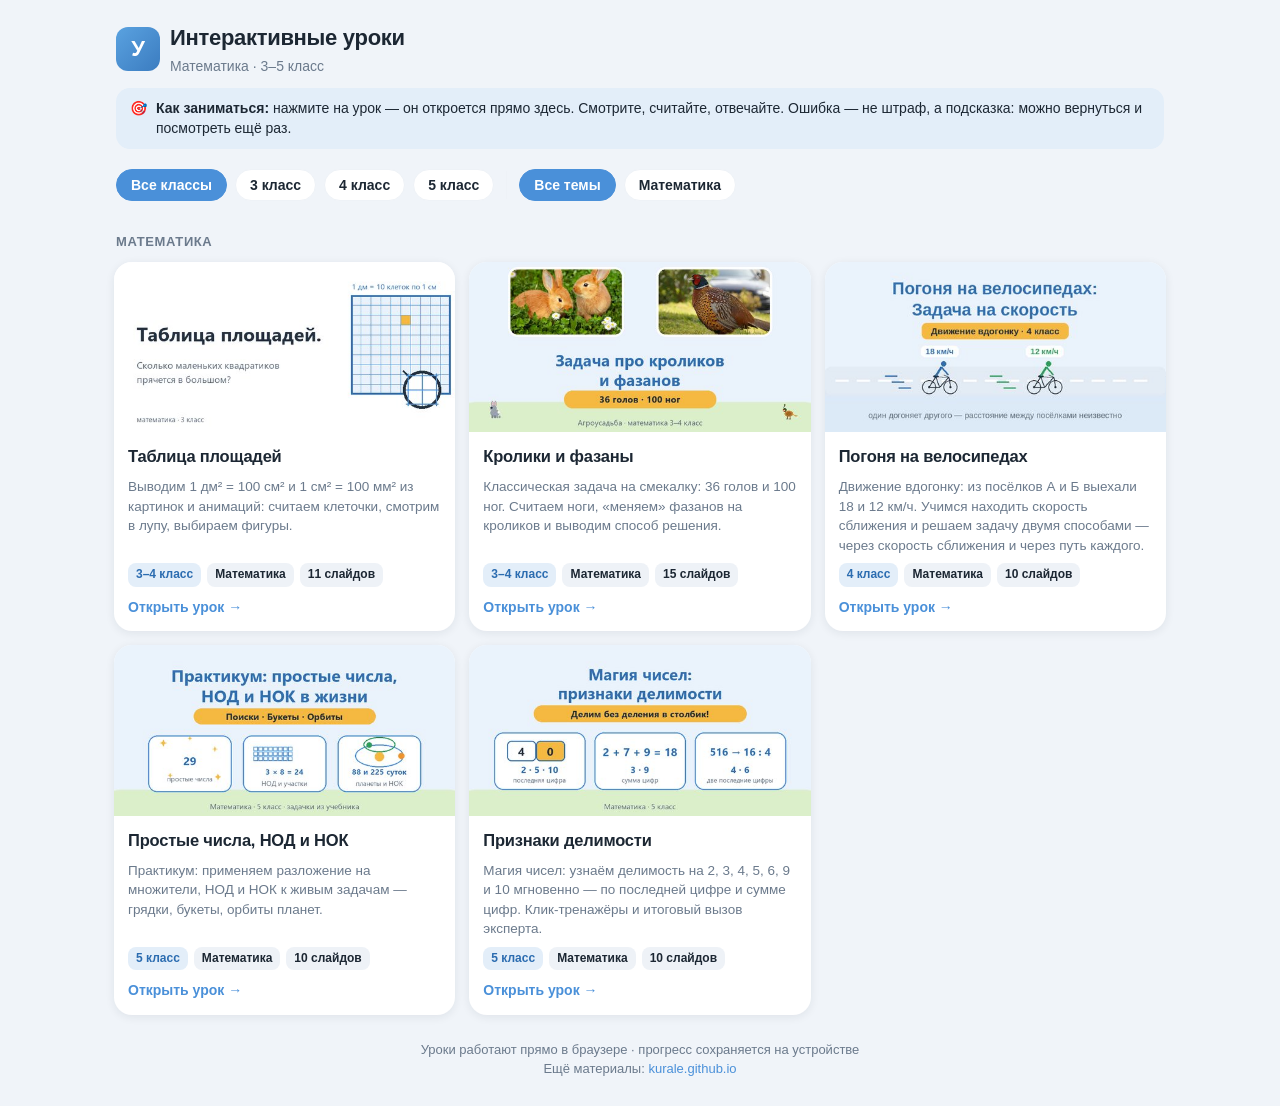
==== index.html @ d21c0909 "Урок 4: Магия чисел — признаки делимости (2, 3, 4, 5, 6, 9, 10), случайный порядок верных ответов" ====
<!DOCTYPE html>
<html lang="ru">
<head>
<meta charset="UTF-8">
<meta name="viewport" content="width=device-width, initial-scale=1, viewport-fit=cover">
<title>Интерактивные уроки — Математика 3–5 класс</title>
<meta name="description" content="Интерактивные уроки-курсы по математике для 3–5 класса: анимации, задания с подсказками, озвучка. Открываются прямо в Telegram.">
<meta property="og:title" content="Интерактивные уроки — Математика 3–5 класс">
<meta property="og:description" content="Интерактивные уроки-курсы: смотрите анимацию, решайте задания, получайте подсказки. Запуск прямо в Telegram.">
<meta property="og:image" content="https://kurale.github.io/interactive-lessons/previews/og-cover.png">
<meta property="og:image:width" content="1200">
<meta property="og:image:height" content="630">
<link rel="icon" href="data:image/svg+xml,<svg xmlns='http://www.w3.org/2000/svg' viewBox='0 0 64 64'><rect width='64' height='64' rx='14' fill='%234a90d9'/><text x='32' y='44' font-size='34' text-anchor='middle' fill='white' font-family='Arial' font-weight='bold'>У</text></svg>">
<style>
  :root{
    --bg:#f0f4f9; --card:#ffffff; --text:#1c2733; --hint:#6b7a8c;
    --accent:#4a90d9; --accent-soft:#e3eef9; --chip:#eef2f7;
    --shadow:0 2px 10px rgba(28,39,51,.08);
  }
  *{box-sizing:border-box;margin:0;padding:0}
  html{-webkit-text-size-adjust:100%}
  body{
    background:var(--bg); color:var(--text);
    font-family:-apple-system,BlinkMacSystemFont,'Segoe UI',Roboto,Helvetica,Arial,sans-serif;
    font-size:16px; line-height:1.45;
    padding:max(12px, env(safe-area-inset-top)) 14px calc(28px + env(safe-area-inset-bottom));
    max-width:1080px; margin:0 auto;
  }
  header{padding:10px 2px 14px}
  .logo{display:flex;align-items:center;gap:10px}
  .logo-mark{
    width:44px;height:44px;border-radius:12px;flex:none;
    background:linear-gradient(135deg,#5aa2e0,#3b7cc0);
    display:flex;align-items:center;justify-content:center;
    color:#fff;font-weight:800;font-size:22px;
  }
  h1{font-size:22px;font-weight:800;letter-spacing:-.3px}
  .sub{color:var(--hint);font-size:14px;margin-top:2px}
  .hero-note{
    margin-top:12px;background:var(--accent-soft);border-radius:14px;
    padding:10px 14px;font-size:14px;color:var(--text);
    display:flex;gap:9px;align-items:flex-start;
  }
  .hero-note b{font-weight:700}
  .filters{display:flex;flex-wrap:wrap;gap:8px;padding:6px 2px 18px}
  .chip{
    border:1.5px solid var(--chip);background:var(--card);color:var(--text);
    border-radius:999px;padding:7px 14px;font-size:14px;font-weight:600;cursor:pointer;
    -webkit-tap-highlight-color:transparent;
  }
  .chip[aria-pressed="true"]{background:var(--accent);border-color:var(--accent);color:#fff}
  .sep{width:1px;background:var(--chip);margin:2px 4px}
  .divider-label{font-size:13px;font-weight:700;color:var(--hint);text-transform:uppercase;letter-spacing:.6px;padding:14px 2px 10px}
  .grid{display:grid;grid-template-columns:repeat(auto-fill,minmax(260px,1fr));gap:14px}
  .card{
    background:var(--card);border-radius:18px;overflow:hidden;box-shadow:var(--shadow);
    display:flex;flex-direction:column;cursor:pointer;
    transition:transform .15s ease, box-shadow .15s ease;
    -webkit-tap-highlight-color:transparent;
  }
  .card:active{transform:scale(.98)}
  @media(hover:hover){.card:hover{transform:translateY(-2px);box-shadow:0 6px 18px rgba(28,39,51,.13)}}
  .card img{width:100%;aspect-ratio:2/1;object-fit:cover;display:block;background:var(--accent-soft)}
  .card-body{padding:13px 14px 14px;display:flex;flex-direction:column;gap:8px;flex:1}
  .card-title{font-size:16.5px;font-weight:700;letter-spacing:-.2px}
  .card-desc{font-size:13.5px;color:var(--hint);flex:1}
  .card-meta{display:flex;flex-wrap:wrap;gap:6px}
  .tag{font-size:12px;font-weight:600;background:var(--chip);color:var(--text);border-radius:8px;padding:3px 8px}
  .tag.grade{background:var(--accent-soft);color:#2b6cb0}
  .card-open{
    margin-top:2px;align-self:flex-start;
    font-size:14px;font-weight:700;color:var(--accent);
    display:inline-flex;align-items:center;gap:5px;
  }
  footer{margin-top:26px;text-align:center;color:var(--hint);font-size:13px;padding:0 10px}
  .empty{padding:30px 10px;text-align:center;color:var(--hint);display:none}
  noscript ul{padding:0 2px;list-style:none;display:grid;gap:8px}
  noscript a{color:var(--accent);font-weight:600}
</style>
</head>
<body>
<header>
  <div class="logo">
    <div class="logo-mark">У</div>
    <div>
      <h1>Интерактивные уроки</h1>
      <div class="sub">Математика · 3–5 класс</div>
    </div>
  </div>
  <div class="hero-note">🎯 <span><b>Как заниматься:</b> нажмите на урок — он откроется прямо здесь. Смотрите, считайте, отвечайте. Ошибка — не штраф, а подсказка: можно вернуться и посмотреть ещё раз.</span></div>
</header>

<div class="filters" id="filters" role="group" aria-label="Фильтры уроков"></div>
<div id="content"></div>
<div class="empty" id="empty">По этим фильтрам уроков нет — сбросьте фильтры 🙂</div>

<footer>
  Уроки работают прямо в браузере · прогресс сохраняется на устройстве<br>
  Ещё материалы: <span style="color:var(--accent)">kurale.github.io</span>
</footer>

<noscript>
  <ul>
    <li><a href="lessons/tablitsa-ploshchadej.html">Таблица площадей (3–4 класс)</a></li>
    <li><a href="lessons/kroliki-i-fazany.html">Кролики и фазаны (3–4 класс)</a></li>
    <li><a href="lessons/dvizhenie-vdogonku.html">Погоня на велосипедах (4 класс)</a></li>
    <li><a href="lessons/prostye-nod-nok.html">Простые числа, НОД и НОК (5 класс)</a></li>
    <li><a href="lessons/priznaki-delimosti.html">Признаки делимости (5 класс)</a></li>
  </ul>
</noscript>

<script>
/* ===== Данные уроков — добавляйте новые сюда ===== */
const LESSONS = [
  {
    slug: "tablitsa-ploshchadej",
    title: "Таблица площадей",
    desc: "Выводим 1 дм² = 100 см² и 1 см² = 100 мм² из картинок и анимаций: считаем клеточки, смотрим в лупу, выбираем фигуры.",
    topic: "Математика",
    grades: [3, 4],
    slides: 11,
    preview: "previews/tablitsa-ploshchadej.jpg",
    url: "lessons/tablitsa-ploshchadej.html"
  },
  {
    slug: "kroliki-i-fazany",
    title: "Кролики и фазаны",
    desc: "Классическая задача на смекалку: 36 голов и 100 ног. Считаем ноги, «меняем» фазанов на кроликов и выводим способ решения.",
    topic: "Математика",
    grades: [3, 4],
    slides: 15,
    preview: "previews/kroliki-i-fazany.jpg",
    url: "lessons/kroliki-i-fazany.html"
  },
  {
    slug: "dvizhenie-vdogonku",
    title: "Погоня на велосипедах",
    desc: "Движение вдогонку: из посёлков А и Б выехали 18 и 12 км/ч. Учимся находить скорость сближения и решаем задачу двумя способами — через скорость сближения и через путь каждого.",
    topic: "Математика",
    grades: [4],
    slides: 10,
    preview: "previews/dvizhenie-vdogonku.jpg",
    url: "lessons/dvizhenie-vdogonku.html"
  },
  {
    slug: "prostye-nod-nok",
    title: "Простые числа, НОД и НОК",
    desc: "Практикум: применяем разложение на множители, НОД и НОК к живым задачам — грядки, букеты, орбиты планет.",
    topic: "Математика",
    grades: [5],
    slides: 10,
    preview: "previews/prostye-nod-nok.jpg",
    url: "lessons/prostye-nod-nok.html"
  },
  {
    slug: "priznaki-delimosti",
    title: "Признаки делимости",
    desc: "Магия чисел: узнаём делимость на 2, 3, 4, 5, 6, 9 и 10 мгновенно — по последней цифре и сумме цифр. Клик-тренажёры и итоговый вызов эксперта.",
    topic: "Математика",
    grades: [5],
    slides: 10,
    preview: "previews/priznaki-delimosti.jpg",
    url: "lessons/priznaki-delimosti.html"
  }
];

/* ===== Telegram Web App ===== */
const tg = window.Telegram && Telegram.WebApp;
if (tg) {
  tg.ready();
  if (tg.expand) tg.expand();
  if (tg.disableVerticalSwipes) tg.disableVerticalSwipes();
}

function applyTheme() {
  if (!tg || !tg.themeParams) return;
  const p = tg.themeParams, r = document.documentElement.style;
  const set = (k, v) => { if (v) r.setProperty(k, v); };
  set('--bg', p.bg_color);
  set('--card', p.secondary_bg_color);
  set('--text', p.text_color);
  set('--hint', p.hint_color);
  set('--accent', p.link_color || p.button_color);
  if (tg.colorScheme === 'dark') set('--accent-soft', 'rgba(255,255,255,.10)');
  if (tg.colorScheme === 'dark') set('--chip', 'rgba(255,255,255,.10)');
}
applyTheme();
if (tg && tg.onEvent) tg.onEvent('themeChanged', applyTheme);

function openLesson(url) {
  const abs = new URL(url, location.href).href;
  if (tg && tg.openLink) tg.openLink(abs);
  else window.open(abs, '_blank', 'noopener');
}

/* ===== Фильтры: классы + темы ===== */
const state = { grade: 'all', topic: 'all' };
const grades = [...new Set(LESSONS.flatMap(l => l.grades))].sort();
const topics = [...new Set(LESSONS.map(l => l.topic))];

function renderFilters() {
  const el = document.getElementById('filters');
  const btn = (key, val, label) =>
    `<button class="chip" data-k="${key}" data-v="${val}" aria-pressed="${state[key] === val}">${label}</button>`;
  el.innerHTML =
    btn('grade', 'all', 'Все классы') +
    grades.map(g => btn('grade', g, g + ' класс')).join('') +
    '<span class="sep"></span>' +
    btn('topic', 'all', 'Все темы') +
    topics.map(t => btn('topic', t, t)).join('');
  el.querySelectorAll('.chip').forEach(b => b.addEventListener('click', () => {
    state[b.dataset.k] = b.dataset.v;
    renderFilters();
    renderLessons();
  }));
}

function lessonCard(l) {
  const el = document.createElement('article');
  // innerHTML здесь безопасен: l — статические данные из константы LESSONS этого же файла,
  // пользовательский ввод в разметку не попадает (фильтры идут через dataset/aria-pressed).
  el.className = 'card';
  el.setAttribute('role', 'link');
  el.setAttribute('tabindex', '0');
  el.innerHTML =
    `<img src="${l.preview}" alt="Превью урока «${l.title}»" loading="lazy">` +
    `<div class="card-body">
       <div class="card-title">${l.title}</div>
       <div class="card-desc">${l.desc}</div>
       <div class="card-meta">
         <span class="tag grade">${l.grades.length > 1 ? l.grades[0] + '–' + l.grades[1] : l.grades[0]} класс</span>
         <span class="tag">${l.topic}</span>
         <span class="tag">${l.slides} слайдов</span>
       </div>
       <span class="card-open">Открыть урок →</span>
     </div>`;
  const go = () => openLesson(l.url);
  el.addEventListener('click', go);
  el.addEventListener('keydown', e => { if (e.key === 'Enter' || e.key === ' ') { e.preventDefault(); go(); } });
  return el;
}

function renderLessons() {
  const root = document.getElementById('content');
  root.innerHTML = '';
  let shown = 0;
  for (const topic of topics) {
    const list = LESSONS.filter(l =>
      l.topic === topic &&
      (state.topic === 'all' || state.topic === topic) &&
      (state.grade === 'all' || l.grades.includes(+state.grade)));
    if (!list.length) continue;
    shown += list.length;
    const section = document.createElement('section');
    section.innerHTML = `<div class="divider-label">${topic}</div>`;
    const grid = document.createElement('div');
    grid.className = 'grid';
    list.forEach(l => grid.appendChild(lessonCard(l)));
    section.appendChild(grid);
    root.appendChild(section);
  }
  document.getElementById('empty').style.display = shown ? 'none' : 'block';
}

renderFilters();
renderLessons();
</script>
</body>
</html>
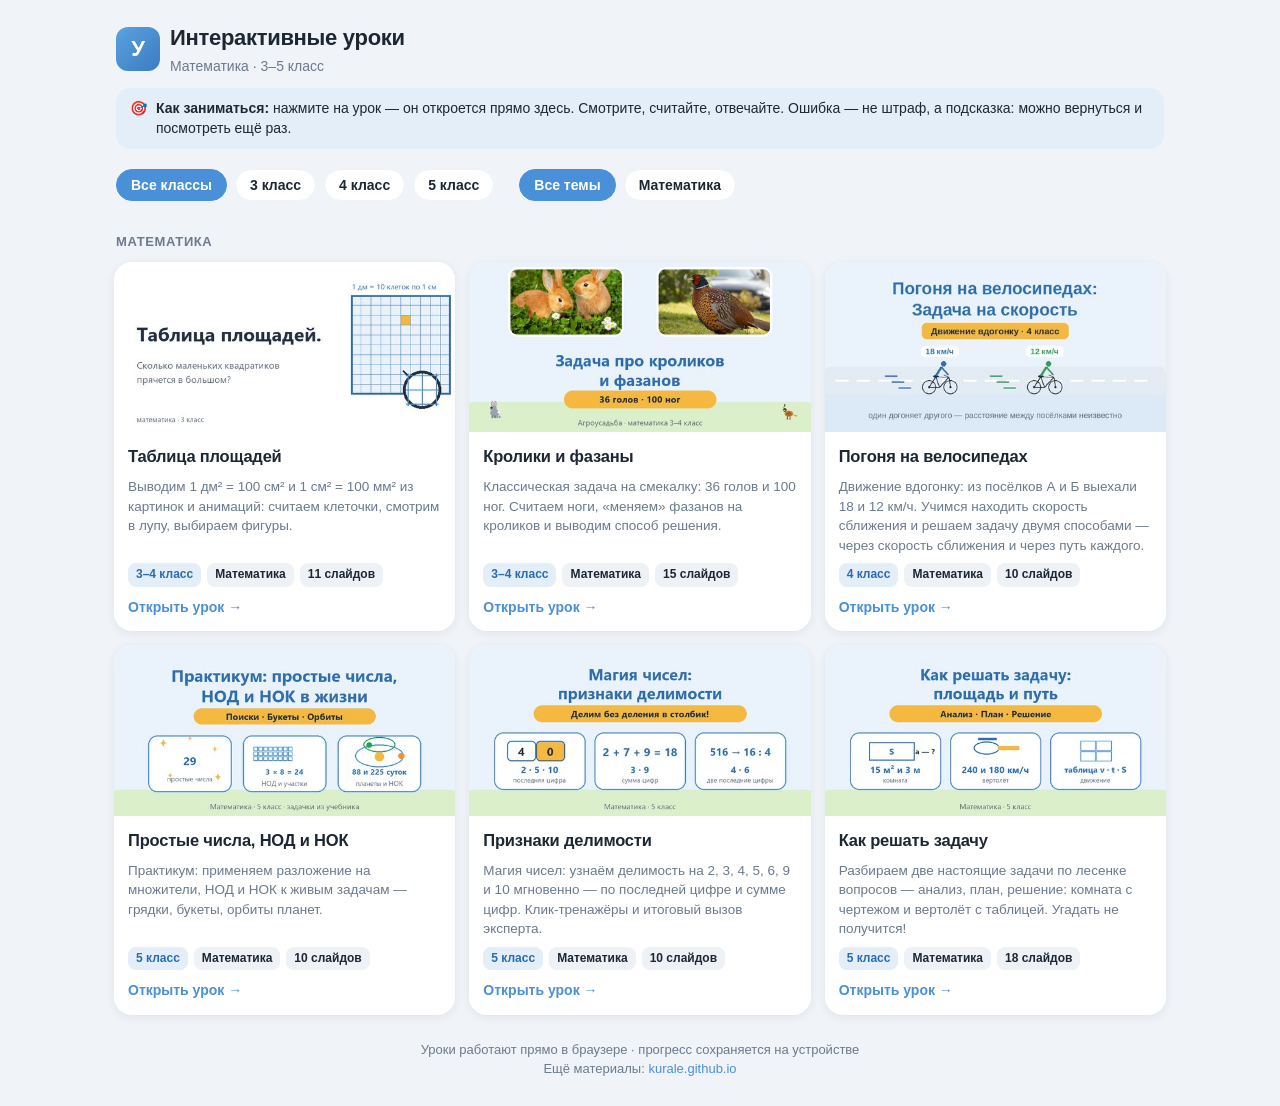
==== commit 6d79fb91: "Урок 5: «Как решать задачу» — лесенка понимания, SMIL-акценты в таблице v/t/S, 18 слайдов, 11 задани" ====
--- a/index.html
+++ b/index.html
@@ -106,6 +106,7 @@
     <li><a href="lessons/dvizhenie-vdogonku.html">Погоня на велосипедах (4 класс)</a></li>
     <li><a href="lessons/prostye-nod-nok.html">Простые числа, НОД и НОК (5 класс)</a></li>
     <li><a href="lessons/priznaki-delimosti.html">Признаки делимости (5 класс)</a></li>
+    <li><a href="lessons/kak-reshat-zadachu.html">Как решать задачу (5 класс)</a></li>
   </ul>
 </noscript>
 
@@ -161,6 +162,16 @@
     slides: 10,
     preview: "previews/priznaki-delimosti.jpg",
     url: "lessons/priznaki-delimosti.html"
+  },
+  {
+    slug: "kak-reshat-zadachu",
+    title: "Как решать задачу",
+    desc: "Разбираем две настоящие задачи по лесенке вопросов — анализ, план, решение: комната с чертежом и вертолёт с таблицей. Угадать не получится!",
+    topic: "Математика",
+    grades: [5],
+    slides: 18,
+    preview: "previews/kak-reshat-zadachu.jpg",
+    url: "lessons/kak-reshat-zadachu.html"
   }
 ];
 
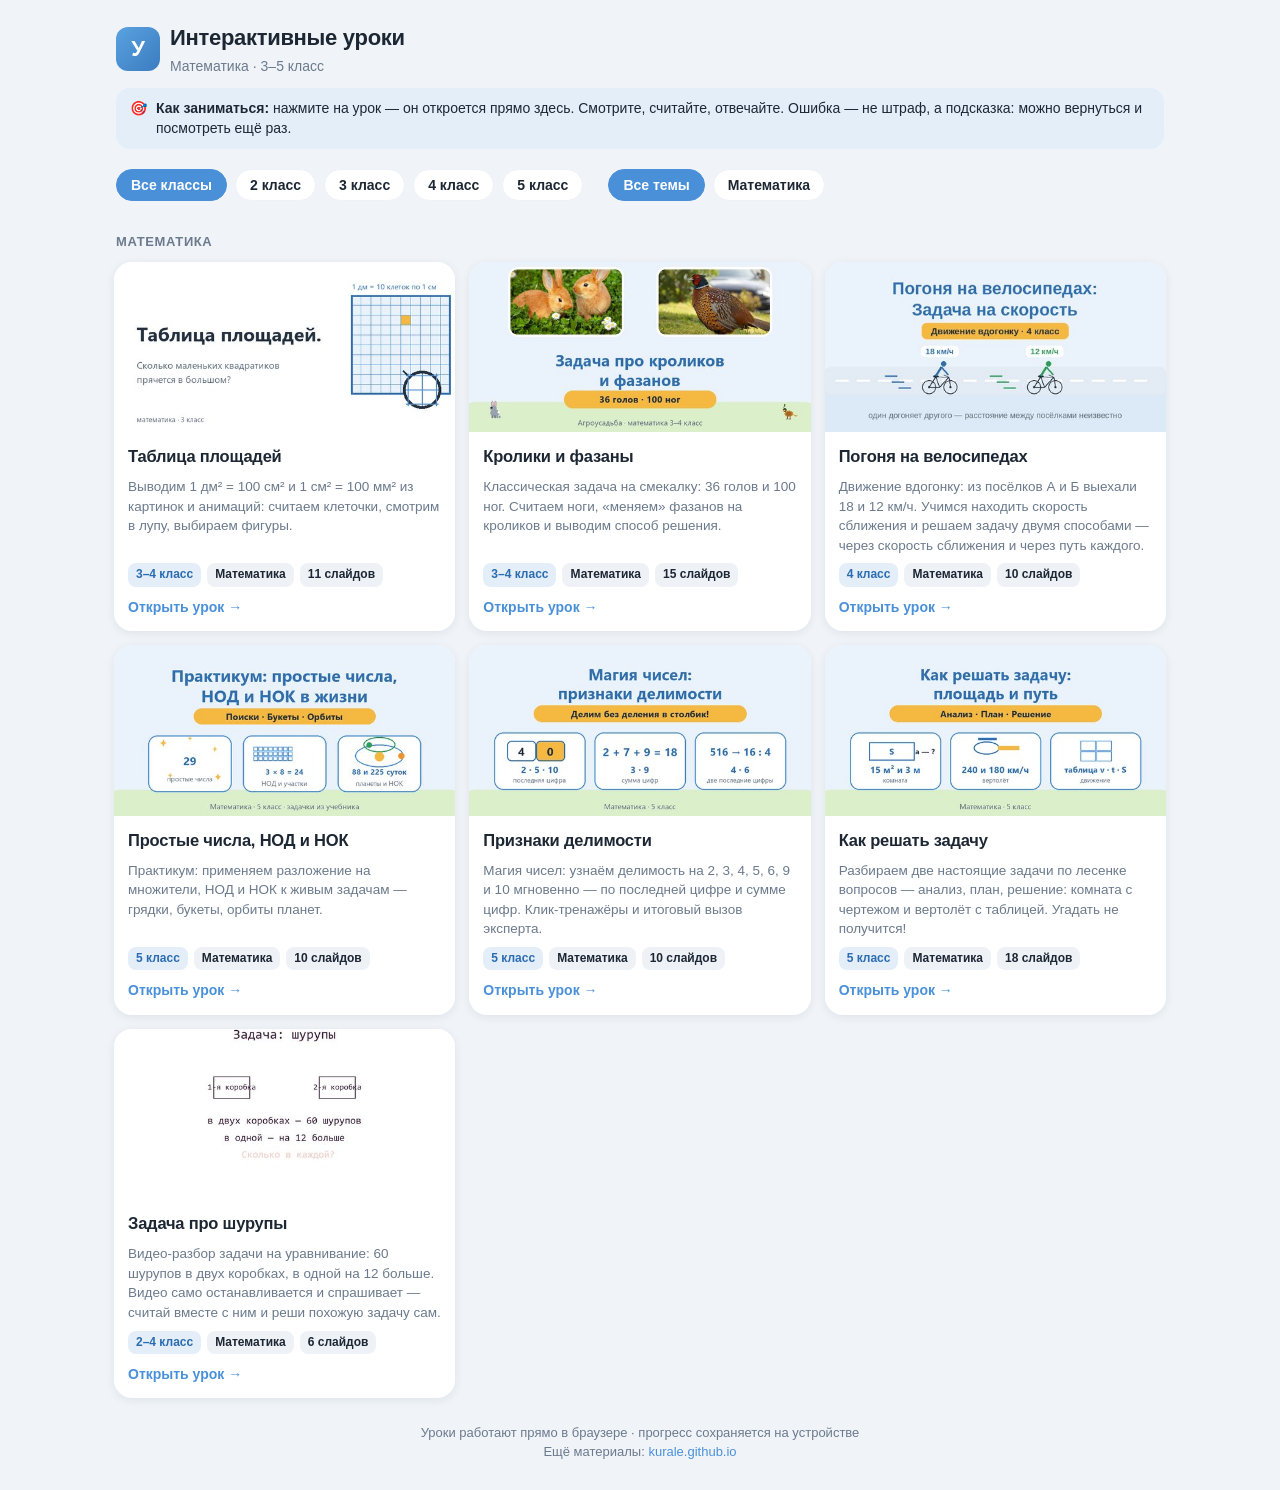
==== commit b8626e10: "Урок 6: «Задача про шурупы» — первый видео-урок со стоп-точками (уравнивание двумя способами, 2–4 кл" ====
--- a/index.html
+++ b/index.html
@@ -107,6 +107,7 @@
     <li><a href="lessons/prostye-nod-nok.html">Простые числа, НОД и НОК (5 класс)</a></li>
     <li><a href="lessons/priznaki-delimosti.html">Признаки делимости (5 класс)</a></li>
     <li><a href="lessons/kak-reshat-zadachu.html">Как решать задачу (5 класс)</a></li>
+    <li><a href="lessons/shurupy-60.html">Задача про шурупы (2–4 класс)</a></li>
   </ul>
 </noscript>
 
@@ -172,6 +173,16 @@
     slides: 18,
     preview: "previews/kak-reshat-zadachu.jpg",
     url: "lessons/kak-reshat-zadachu.html"
+  },
+  {
+    slug: "shurupy-60",
+    title: "Задача про шурупы",
+    desc: "Видео-разбор задачи на уравнивание: 60 шурупов в двух коробках, в одной на 12 больше. Видео само останавливается и спрашивает — считай вместе с ним и реши похожую задачу сам.",
+    topic: "Математика",
+    grades: [2, 3, 4],
+    slides: 6,
+    preview: "previews/shurupy-60.jpg",
+    url: "lessons/shurupy-60.html"
   }
 ];
 
@@ -239,7 +250,7 @@
        <div class="card-title">${l.title}</div>
        <div class="card-desc">${l.desc}</div>
        <div class="card-meta">
-         <span class="tag grade">${l.grades.length > 1 ? l.grades[0] + '–' + l.grades[1] : l.grades[0]} класс</span>
+         <span class="tag grade">${l.grades.length > 1 ? l.grades[0] + '–' + l.grades[l.grades.length - 1] : l.grades[0]} класс</span>
          <span class="tag">${l.topic}</span>
          <span class="tag">${l.slides} слайдов</span>
        </div>
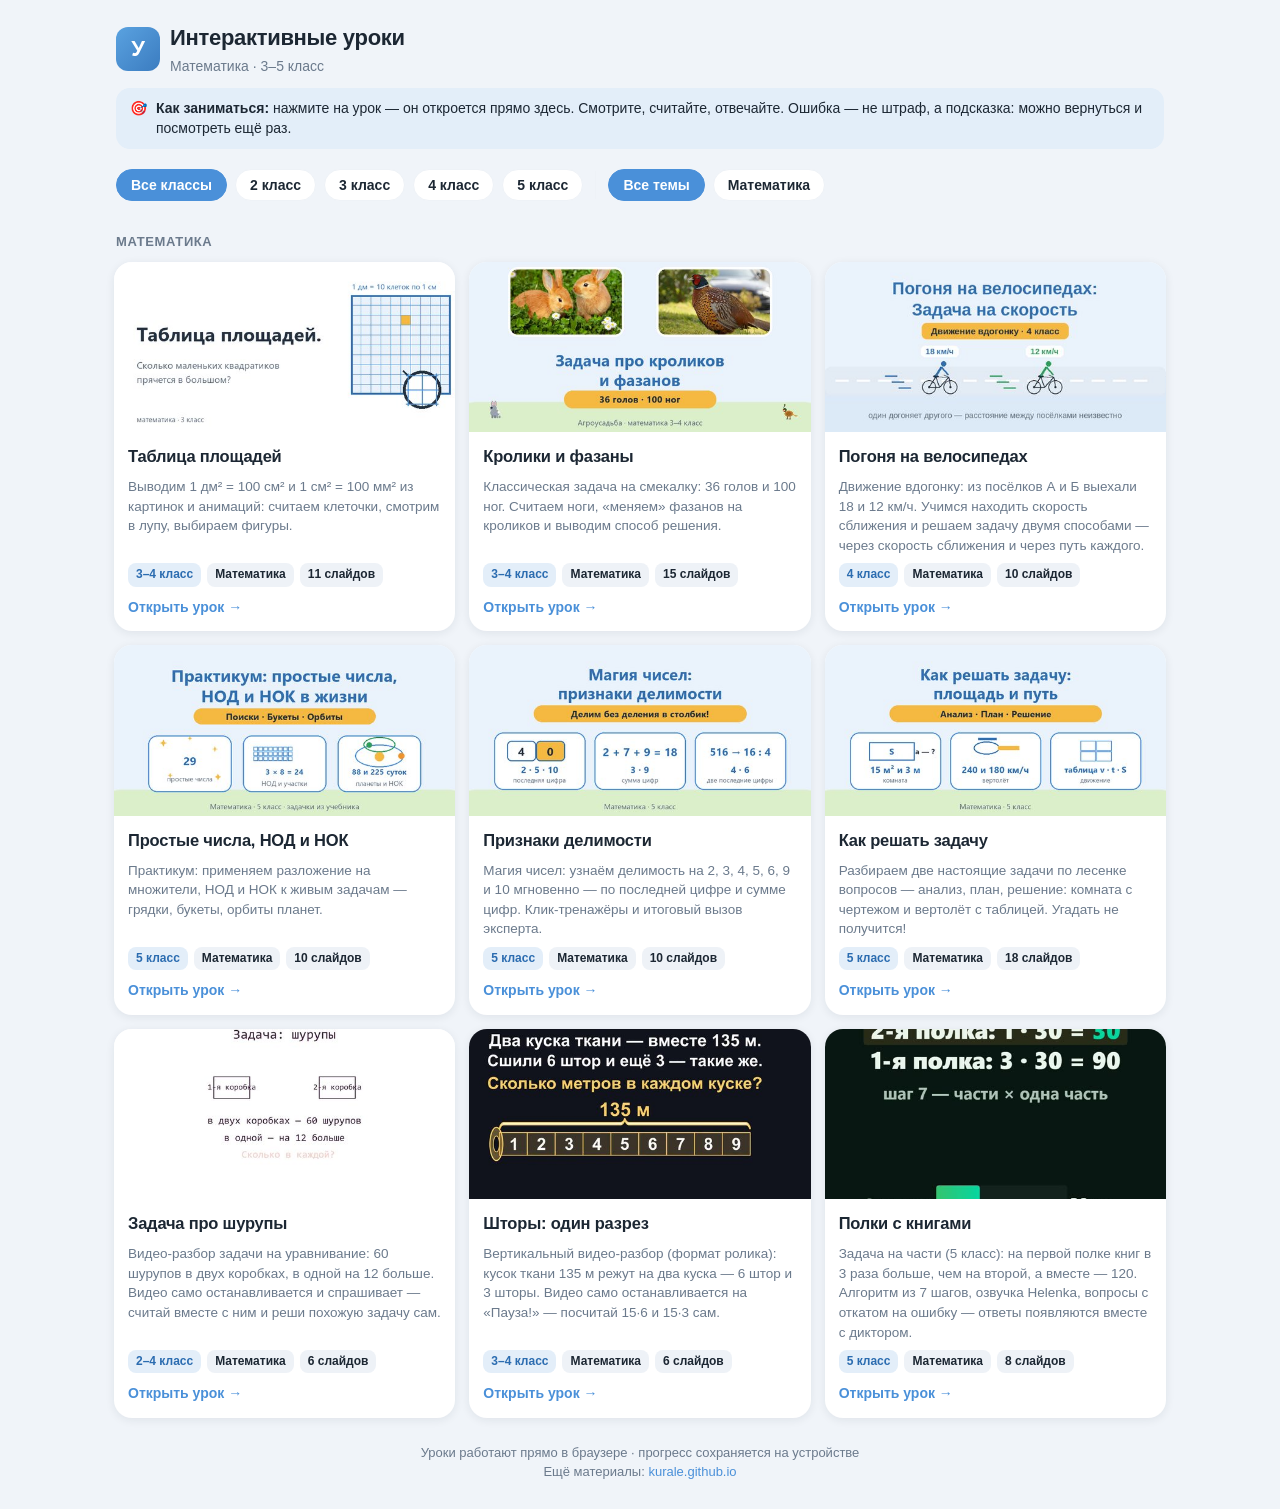
==== commit 3060d2fa: "Урок 7: «Полки с книгами» — задача на части (5 класс): 1+3=4 части, алгоритм из 7 шагов со вспышками" ====
--- a/index.html
+++ b/index.html
@@ -108,6 +108,8 @@
     <li><a href="lessons/priznaki-delimosti.html">Признаки делимости (5 класс)</a></li>
     <li><a href="lessons/kak-reshat-zadachu.html">Как решать задачу (5 класс)</a></li>
     <li><a href="lessons/shurupy-60.html">Задача про шурупы (2–4 класс)</a></li>
+    <li><a href="lessons/shtory-vertical.html">Шторы: один разрез (3–4 класс, вертикальный)</a></li>
+    <li><a href="lessons/polki-120.html">Полки с книгами (5 класс)</a></li>
   </ul>
 </noscript>
 
@@ -183,6 +185,26 @@
     slides: 6,
     preview: "previews/shurupy-60.jpg",
     url: "lessons/shurupy-60.html"
+  },
+  {
+    slug: "shtory-vertical",
+    title: "Шторы: один разрез",
+    desc: "Вертикальный видео-разбор (формат ролика): кусок ткани 135 м режут на два куска — 6 штор и 3 шторы. Видео само останавливается на «Пауза!» — посчитай 15·6 и 15·3 сам.",
+    topic: "Математика",
+    grades: [3, 4],
+    slides: 6,
+    preview: "previews/shtory-vertical.jpg",
+    url: "lessons/shtory-vertical.html"
+  },
+  {
+    slug: "polki-120",
+    title: "Полки с книгами",
+    desc: "Задача на части (5 класс): на первой полке книг в 3 раза больше, чем на второй, а вместе — 120. Алгоритм из 7 шагов, озвучка Helenka, вопросы с откатом на ошибку — ответы появляются вместе с диктором.",
+    topic: "Математика",
+    grades: [5],
+    slides: 8,
+    preview: "previews/polki-120.jpg",
+    url: "lessons/polki-120.html"
   }
 ];
 
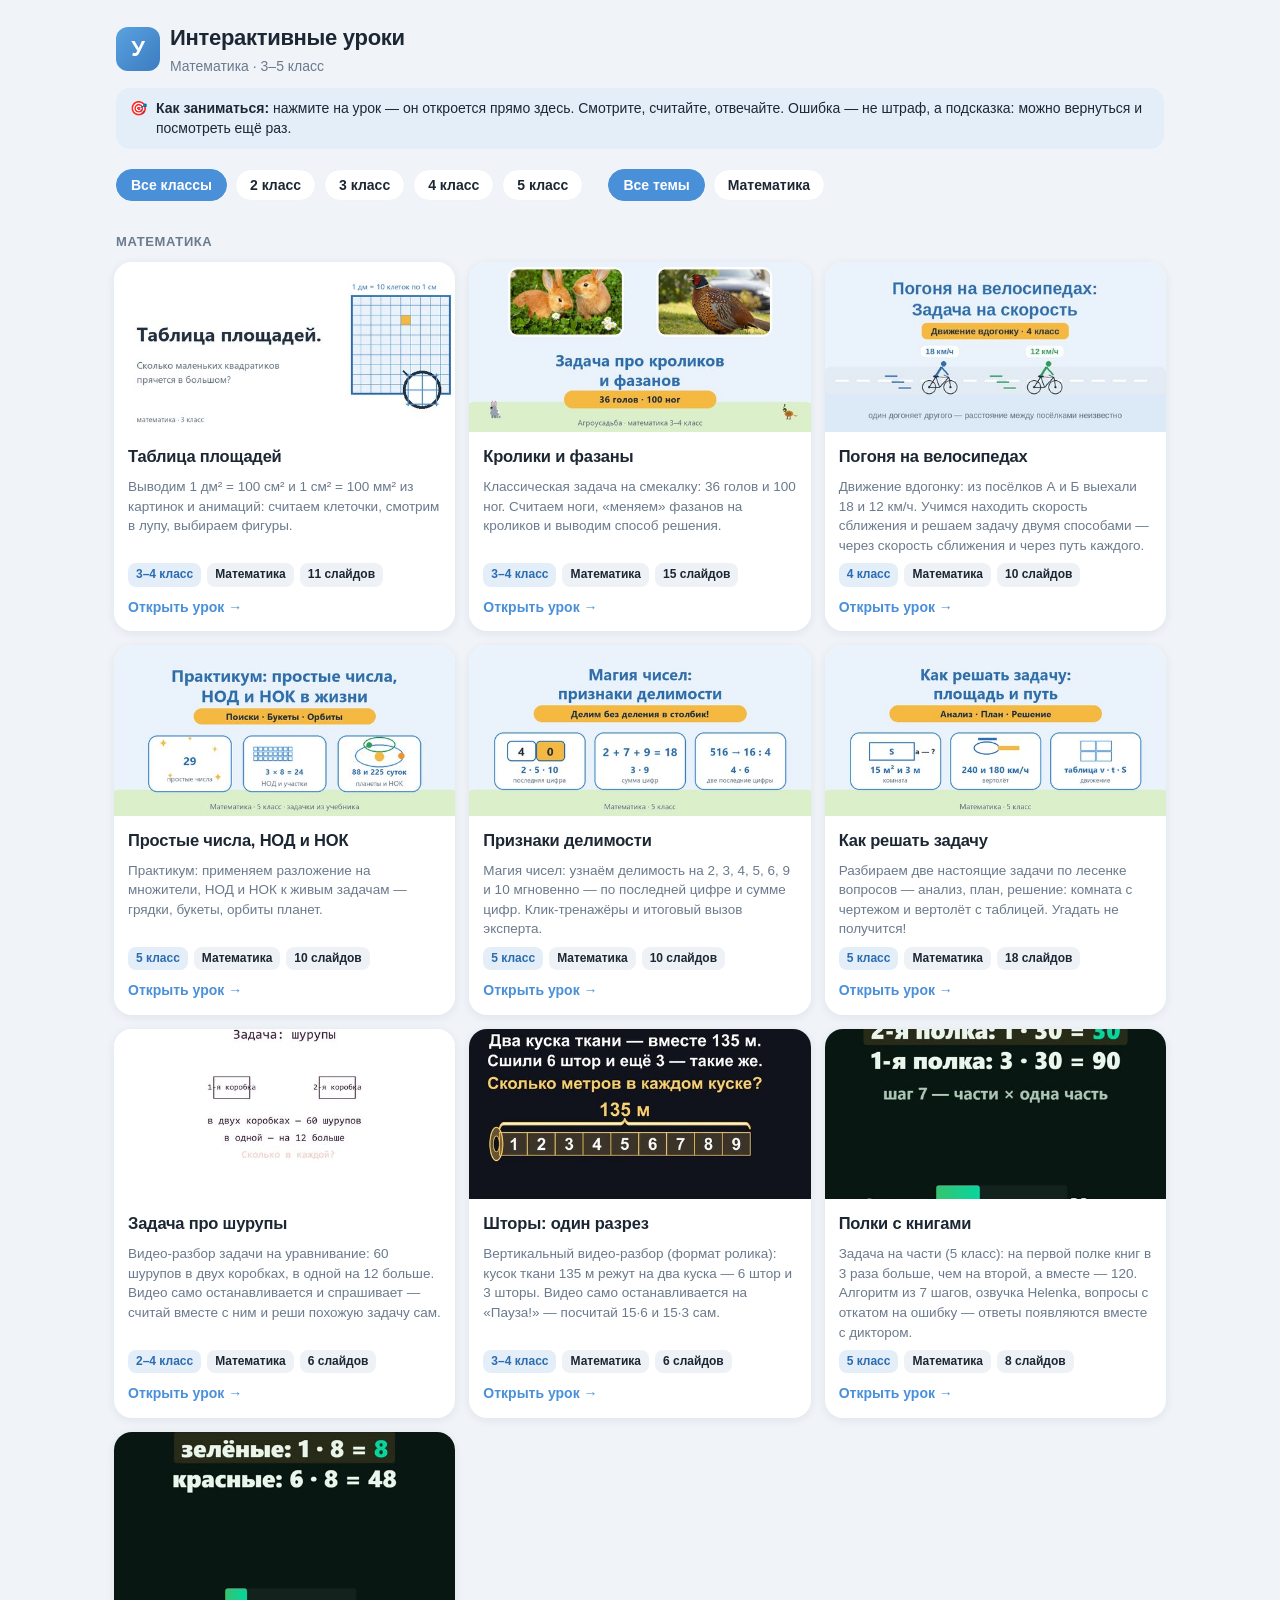
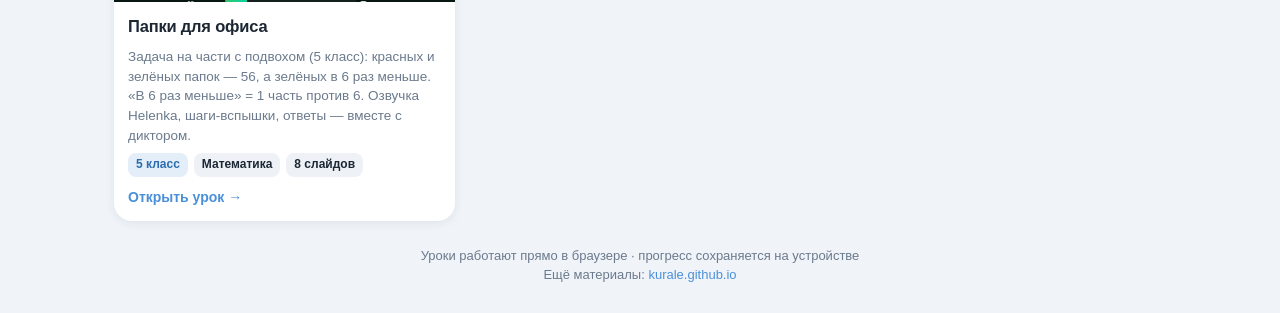
==== commit 109bed32: "Урок 8: «Папки для офиса» — задача на части с подвохом (5 класс): «в 6 раз меньше» = 1 часть против " ====
--- a/index.html
+++ b/index.html
@@ -110,6 +110,7 @@
     <li><a href="lessons/shurupy-60.html">Задача про шурупы (2–4 класс)</a></li>
     <li><a href="lessons/shtory-vertical.html">Шторы: один разрез (3–4 класс, вертикальный)</a></li>
     <li><a href="lessons/polki-120.html">Полки с книгами (5 класс)</a></li>
+    <li><a href="lessons/papki-56.html">Папки для офиса (5 класс)</a></li>
   </ul>
 </noscript>
 
@@ -205,6 +206,16 @@
     slides: 8,
     preview: "previews/polki-120.jpg",
     url: "lessons/polki-120.html"
+  },
+  {
+    slug: "papki-56",
+    title: "Папки для офиса",
+    desc: "Задача на части с подвохом (5 класс): красных и зелёных папок — 56, а зелёных в 6 раз меньше. «В 6 раз меньше» = 1 часть против 6. Озвучка Helenka, шаги-вспышки, ответы — вместе с диктором.",
+    topic: "Математика",
+    grades: [5],
+    slides: 8,
+    preview: "previews/papki-56.jpg",
+    url: "lessons/papki-56.html"
   }
 ];
 
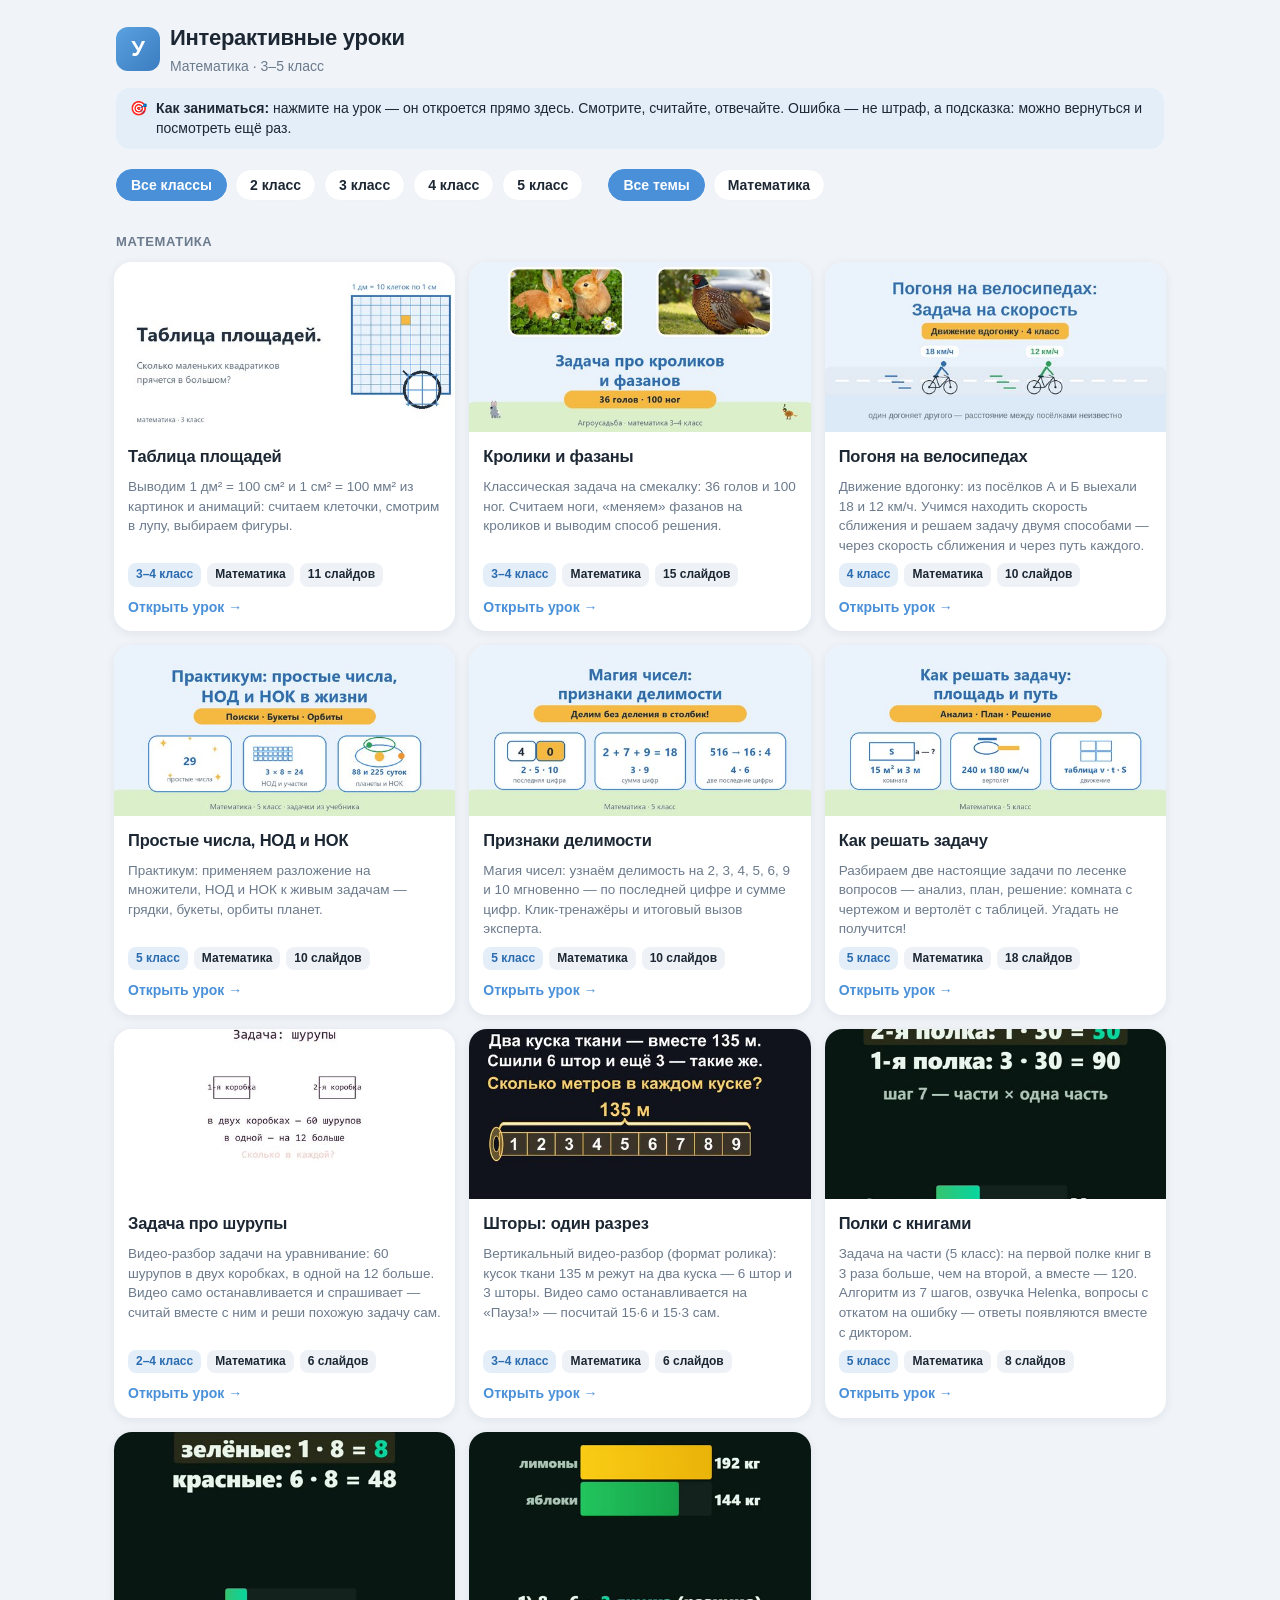
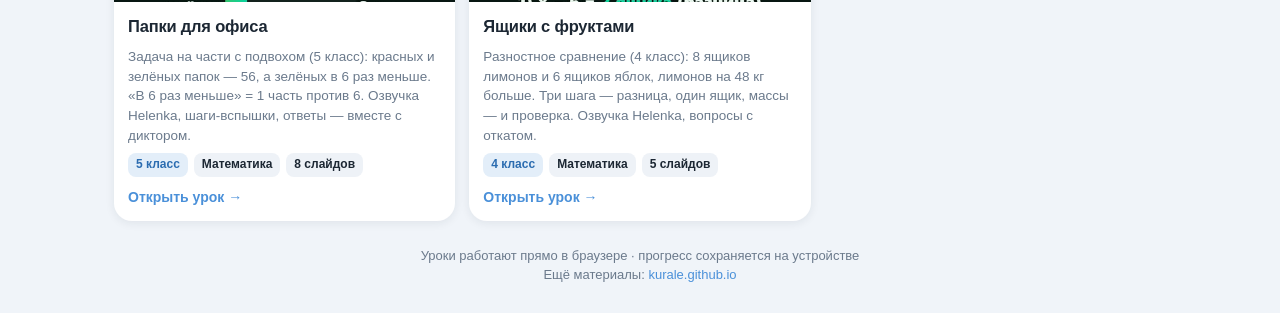
==== commit de82e588: "Урок 9: «Ящики с фруктами» — разностное сравнение (4 класс): 8−6=2 ящика, 48:2=24 кг, лимоны 192 кг " ====
--- a/index.html
+++ b/index.html
@@ -111,6 +111,7 @@
     <li><a href="lessons/shtory-vertical.html">Шторы: один разрез (3–4 класс, вертикальный)</a></li>
     <li><a href="lessons/polki-120.html">Полки с книгами (5 класс)</a></li>
     <li><a href="lessons/papki-56.html">Папки для офиса (5 класс)</a></li>
+    <li><a href="lessons/frukty-48.html">Ящики с фруктами (4 класс)</a></li>
   </ul>
 </noscript>
 
@@ -216,6 +217,16 @@
     slides: 8,
     preview: "previews/papki-56.jpg",
     url: "lessons/papki-56.html"
+  },
+  {
+    slug: "frukty-48",
+    title: "Ящики с фруктами",
+    desc: "Разностное сравнение (4 класс): 8 ящиков лимонов и 6 ящиков яблок, лимонов на 48 кг больше. Три шага — разница, один ящик, массы — и проверка. Озвучка Helenka, вопросы с откатом.",
+    topic: "Математика",
+    grades: [4],
+    slides: 5,
+    preview: "previews/frukty-48.jpg",
+    url: "lessons/frukty-48.html"
   }
 ];
 
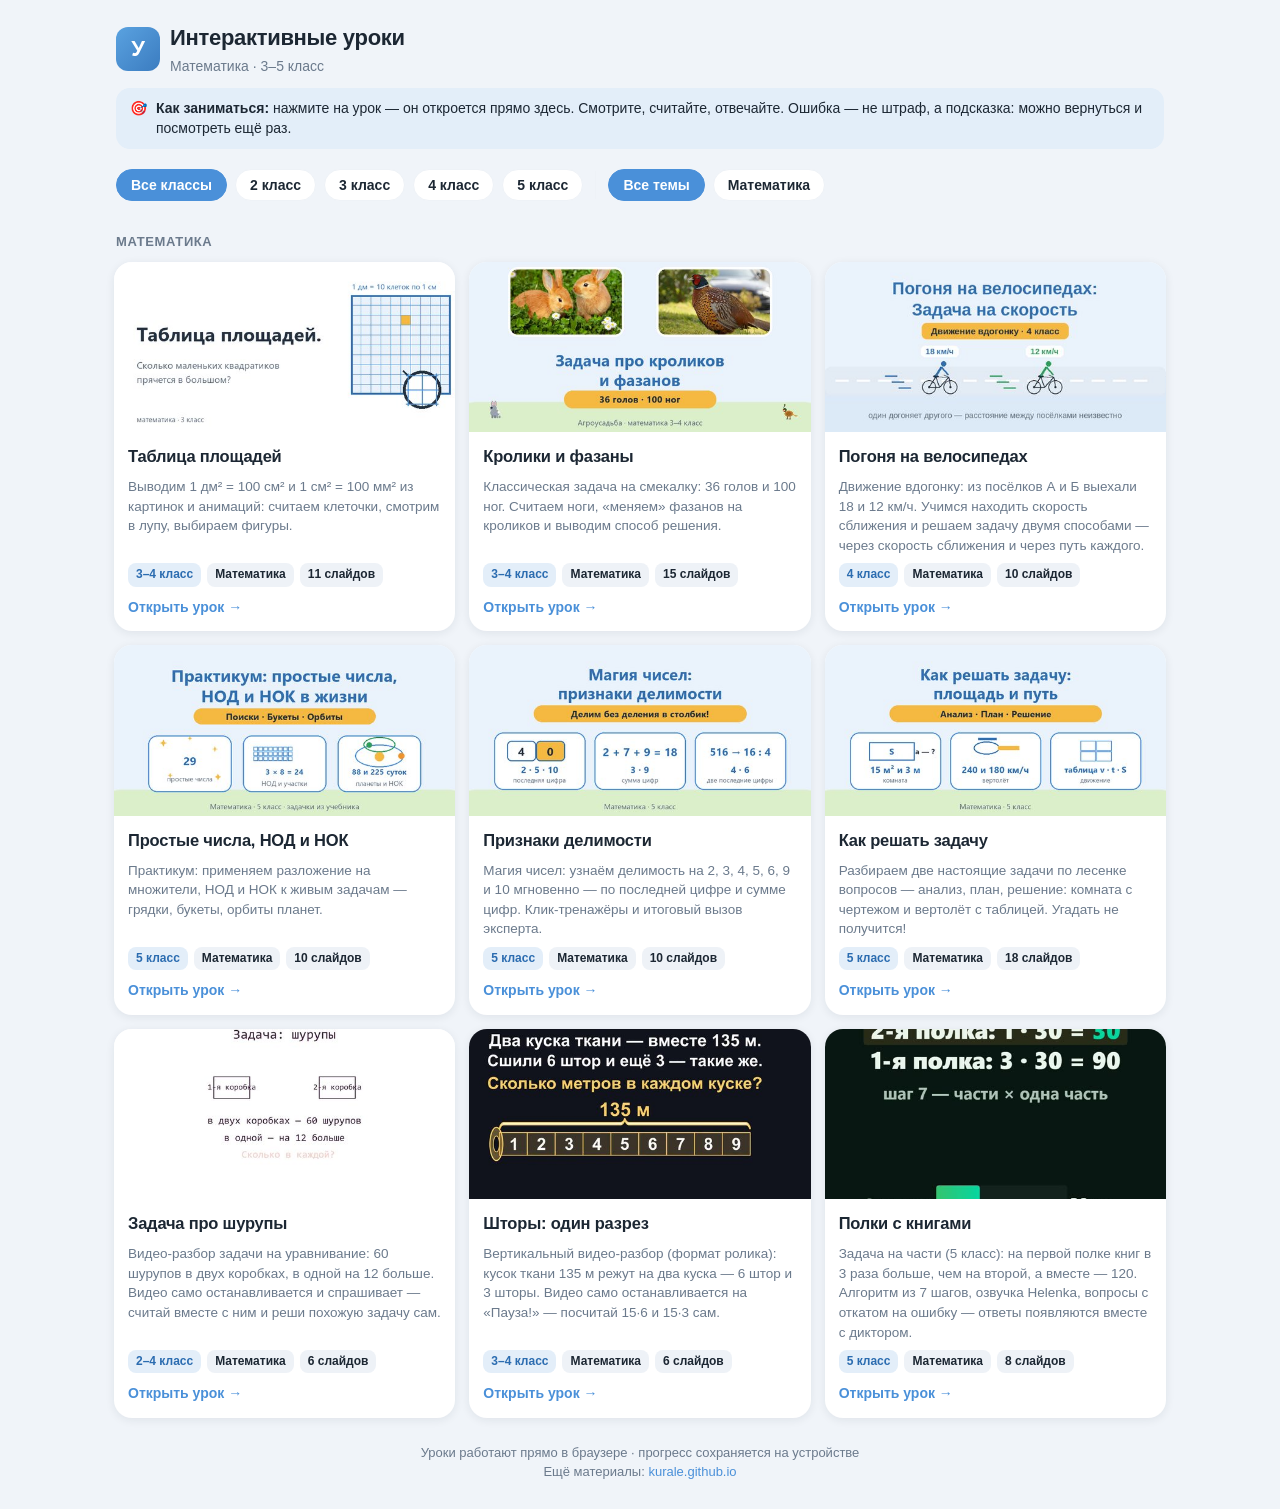
==== commit 2cb3f431: "Отзыв уроков 8 «Папки для офиса» и 9 «Ящики с фруктами» — вернутся на сайт после доработки" ====
--- a/index.html
+++ b/index.html
@@ -110,8 +110,6 @@
     <li><a href="lessons/shurupy-60.html">Задача про шурупы (2–4 класс)</a></li>
     <li><a href="lessons/shtory-vertical.html">Шторы: один разрез (3–4 класс, вертикальный)</a></li>
     <li><a href="lessons/polki-120.html">Полки с книгами (5 класс)</a></li>
-    <li><a href="lessons/papki-56.html">Папки для офиса (5 класс)</a></li>
-    <li><a href="lessons/frukty-48.html">Ящики с фруктами (4 класс)</a></li>
   </ul>
 </noscript>
 
@@ -207,26 +205,6 @@
     slides: 8,
     preview: "previews/polki-120.jpg",
     url: "lessons/polki-120.html"
-  },
-  {
-    slug: "papki-56",
-    title: "Папки для офиса",
-    desc: "Задача на части с подвохом (5 класс): красных и зелёных папок — 56, а зелёных в 6 раз меньше. «В 6 раз меньше» = 1 часть против 6. Озвучка Helenka, шаги-вспышки, ответы — вместе с диктором.",
-    topic: "Математика",
-    grades: [5],
-    slides: 8,
-    preview: "previews/papki-56.jpg",
-    url: "lessons/papki-56.html"
-  },
-  {
-    slug: "frukty-48",
-    title: "Ящики с фруктами",
-    desc: "Разностное сравнение (4 класс): 8 ящиков лимонов и 6 ящиков яблок, лимонов на 48 кг больше. Три шага — разница, один ящик, массы — и проверка. Озвучка Helenka, вопросы с откатом.",
-    topic: "Математика",
-    grades: [4],
-    slides: 5,
-    preview: "previews/frukty-48.jpg",
-    url: "lessons/frukty-48.html"
   }
 ];
 
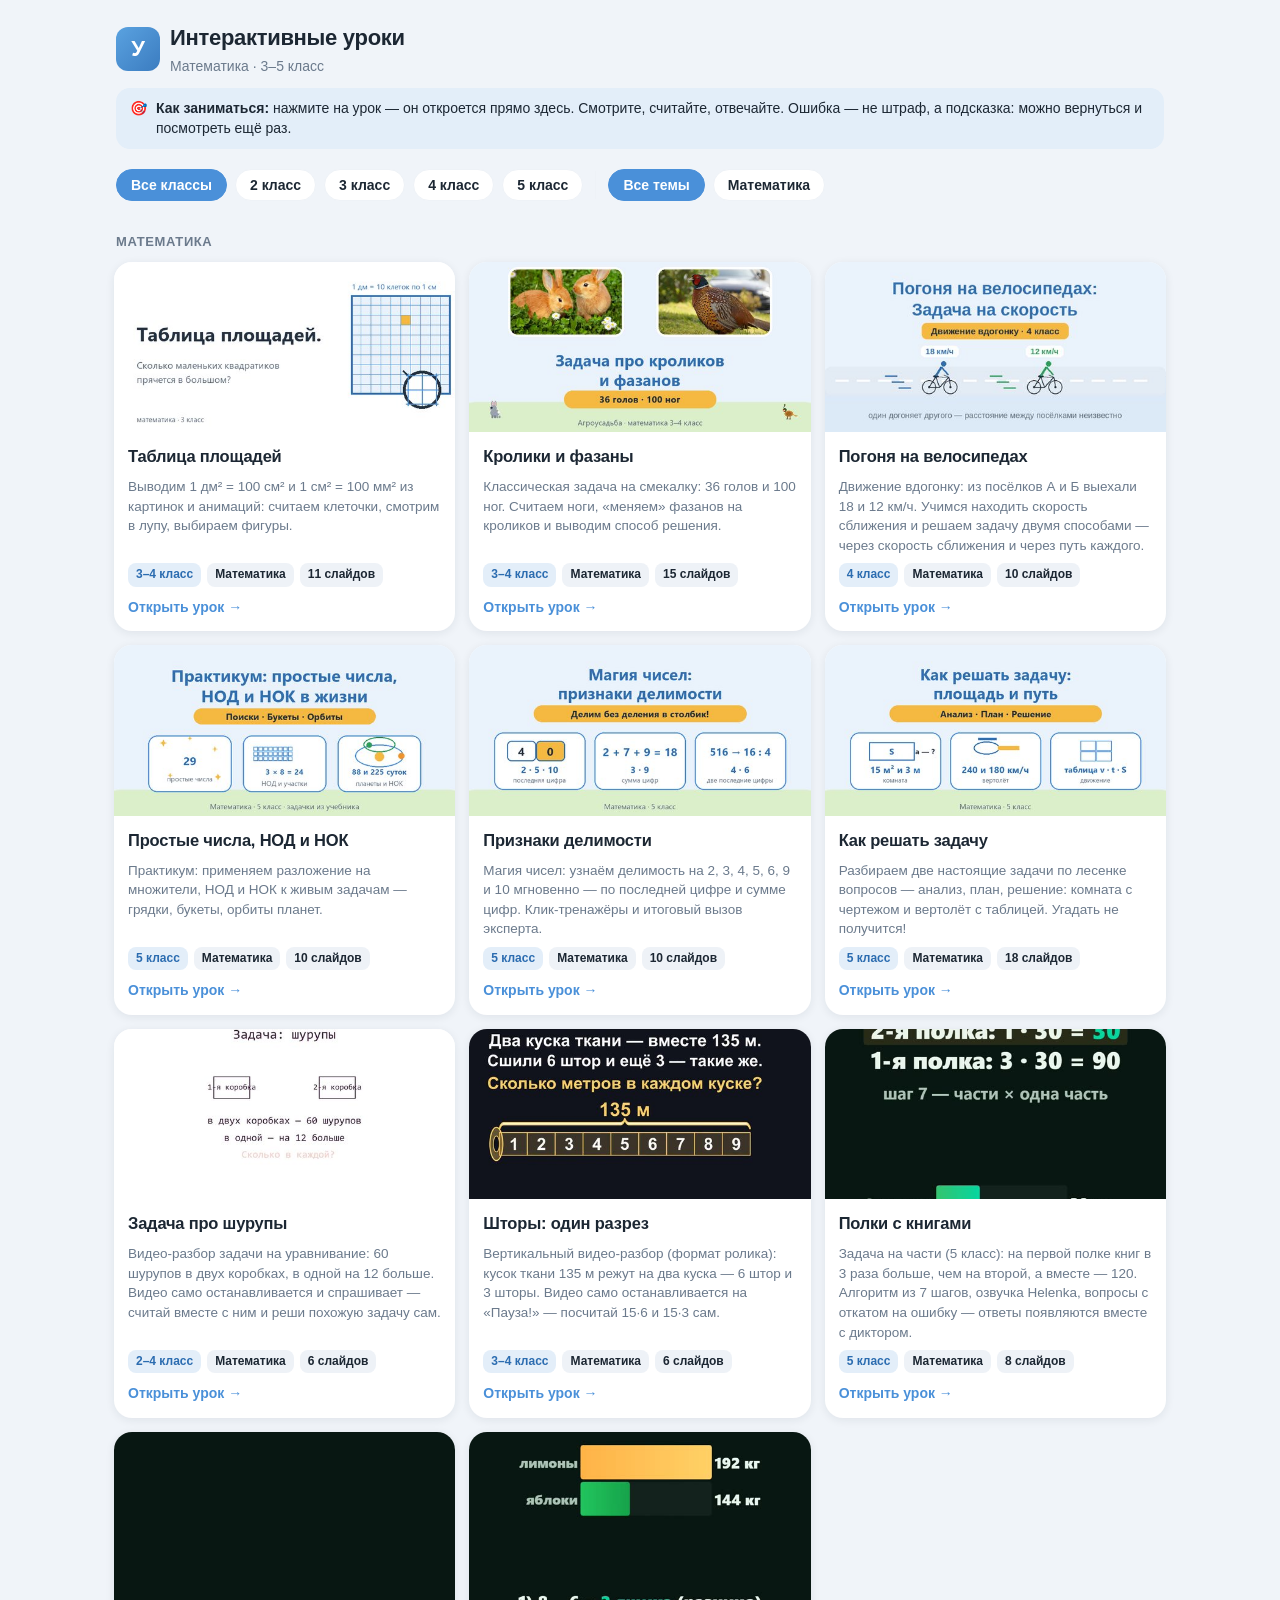
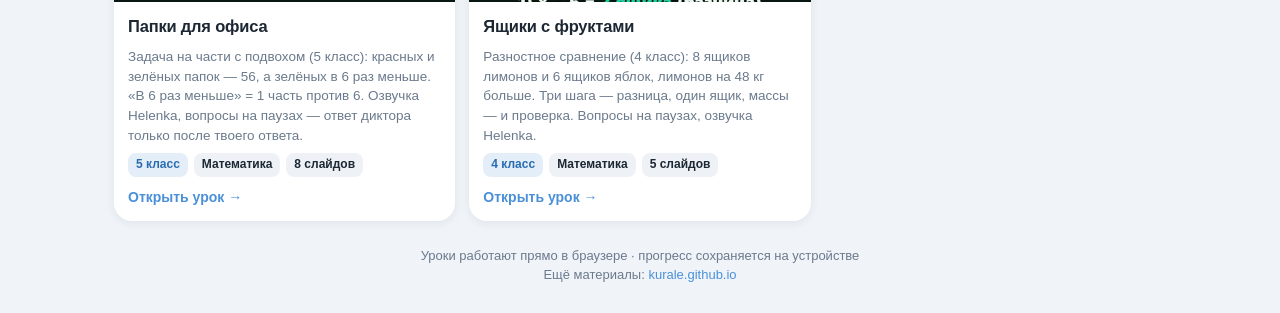
==== commit a6eb747e: "Уроки 8 и 9 вернулись на сайт после доработки: вопросы на паузах «объяснение → квиз → ответ» (ответ " ====
--- a/index.html
+++ b/index.html
@@ -110,6 +110,8 @@
     <li><a href="lessons/shurupy-60.html">Задача про шурупы (2–4 класс)</a></li>
     <li><a href="lessons/shtory-vertical.html">Шторы: один разрез (3–4 класс, вертикальный)</a></li>
     <li><a href="lessons/polki-120.html">Полки с книгами (5 класс)</a></li>
+    <li><a href="lessons/papki-56.html">Папки для офиса (5 класс)</a></li>
+    <li><a href="lessons/frukty-48.html">Ящики с фруктами (4 класс)</a></li>
   </ul>
 </noscript>
 
@@ -205,6 +207,26 @@
     slides: 8,
     preview: "previews/polki-120.jpg",
     url: "lessons/polki-120.html"
+  },
+  {
+    slug: "papki-56",
+    title: "Папки для офиса",
+    desc: "Задача на части с подвохом (5 класс): красных и зелёных папок — 56, а зелёных в 6 раз меньше. «В 6 раз меньше» = 1 часть против 6. Озвучка Helenka, вопросы на паузах — ответ диктора только после твоего ответа.",
+    topic: "Математика",
+    grades: [5],
+    slides: 8,
+    preview: "previews/papki-56.jpg",
+    url: "lessons/papki-56.html"
+  },
+  {
+    slug: "frukty-48",
+    title: "Ящики с фруктами",
+    desc: "Разностное сравнение (4 класс): 8 ящиков лимонов и 6 ящиков яблок, лимонов на 48 кг больше. Три шага — разница, один ящик, массы — и проверка. Вопросы на паузах, озвучка Helenka.",
+    topic: "Математика",
+    grades: [4],
+    slides: 5,
+    preview: "previews/frukty-48.jpg",
+    url: "lessons/frukty-48.html"
   }
 ];
 
